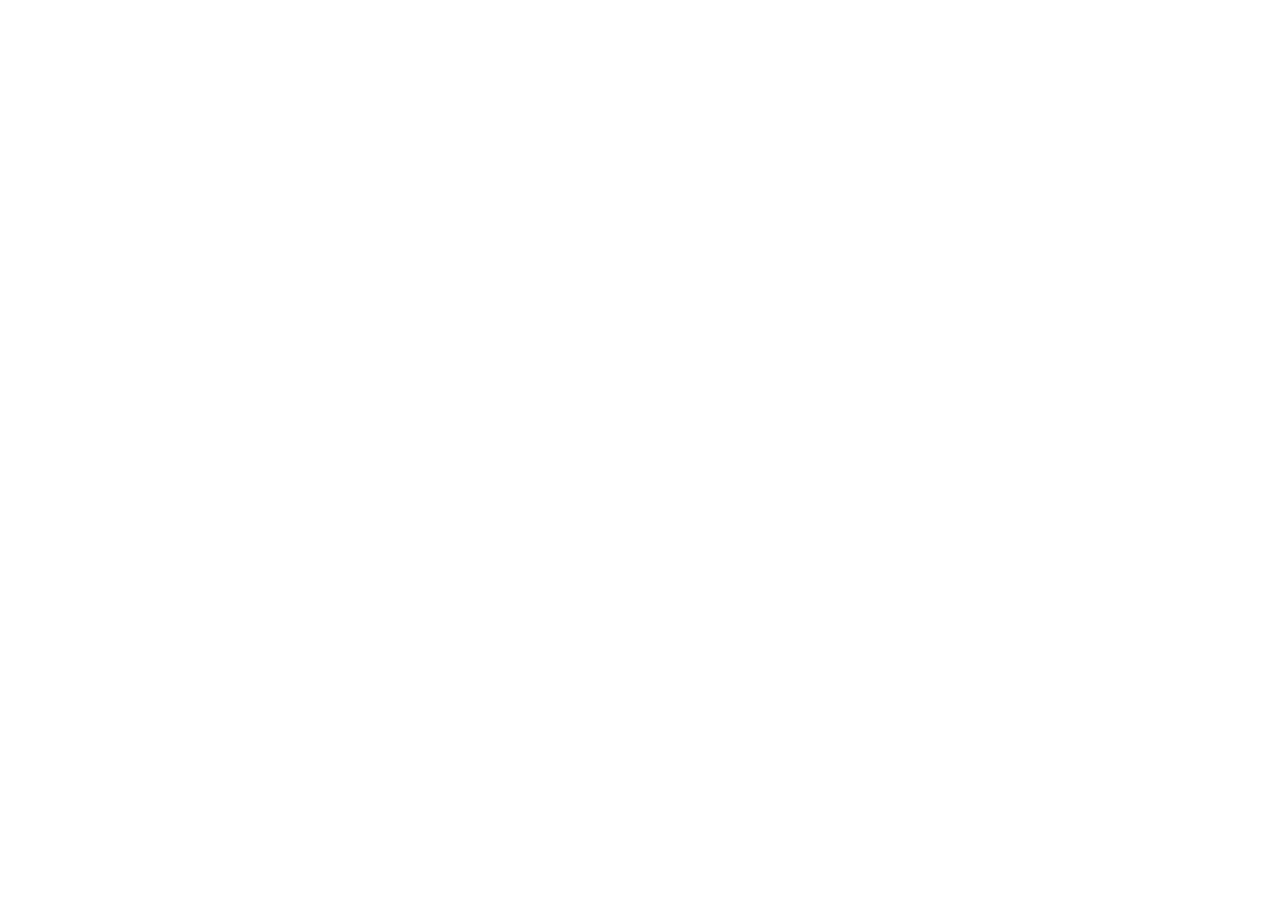
==== index.html @ fa071e90 "Add files via upload" ====
<!doctype html>
<html lang="en">
  <head>
    <meta charset="UTF-8" />
    <meta name="viewport" content="width=device-width, initial-scale=1.0" />

    <title>Chef</title>

    <meta property="og:image" content="/og-preview.png" />
    <script type="module" crossorigin src="/bytefest/assets/index-ohALUHTU.js"></script>
    <link rel="stylesheet" crossorigin href="/bytefest/assets/index-BzTH7Y2A.css">
  </head>
  <body>
    <div id="root"></div>
  </body>
</html>
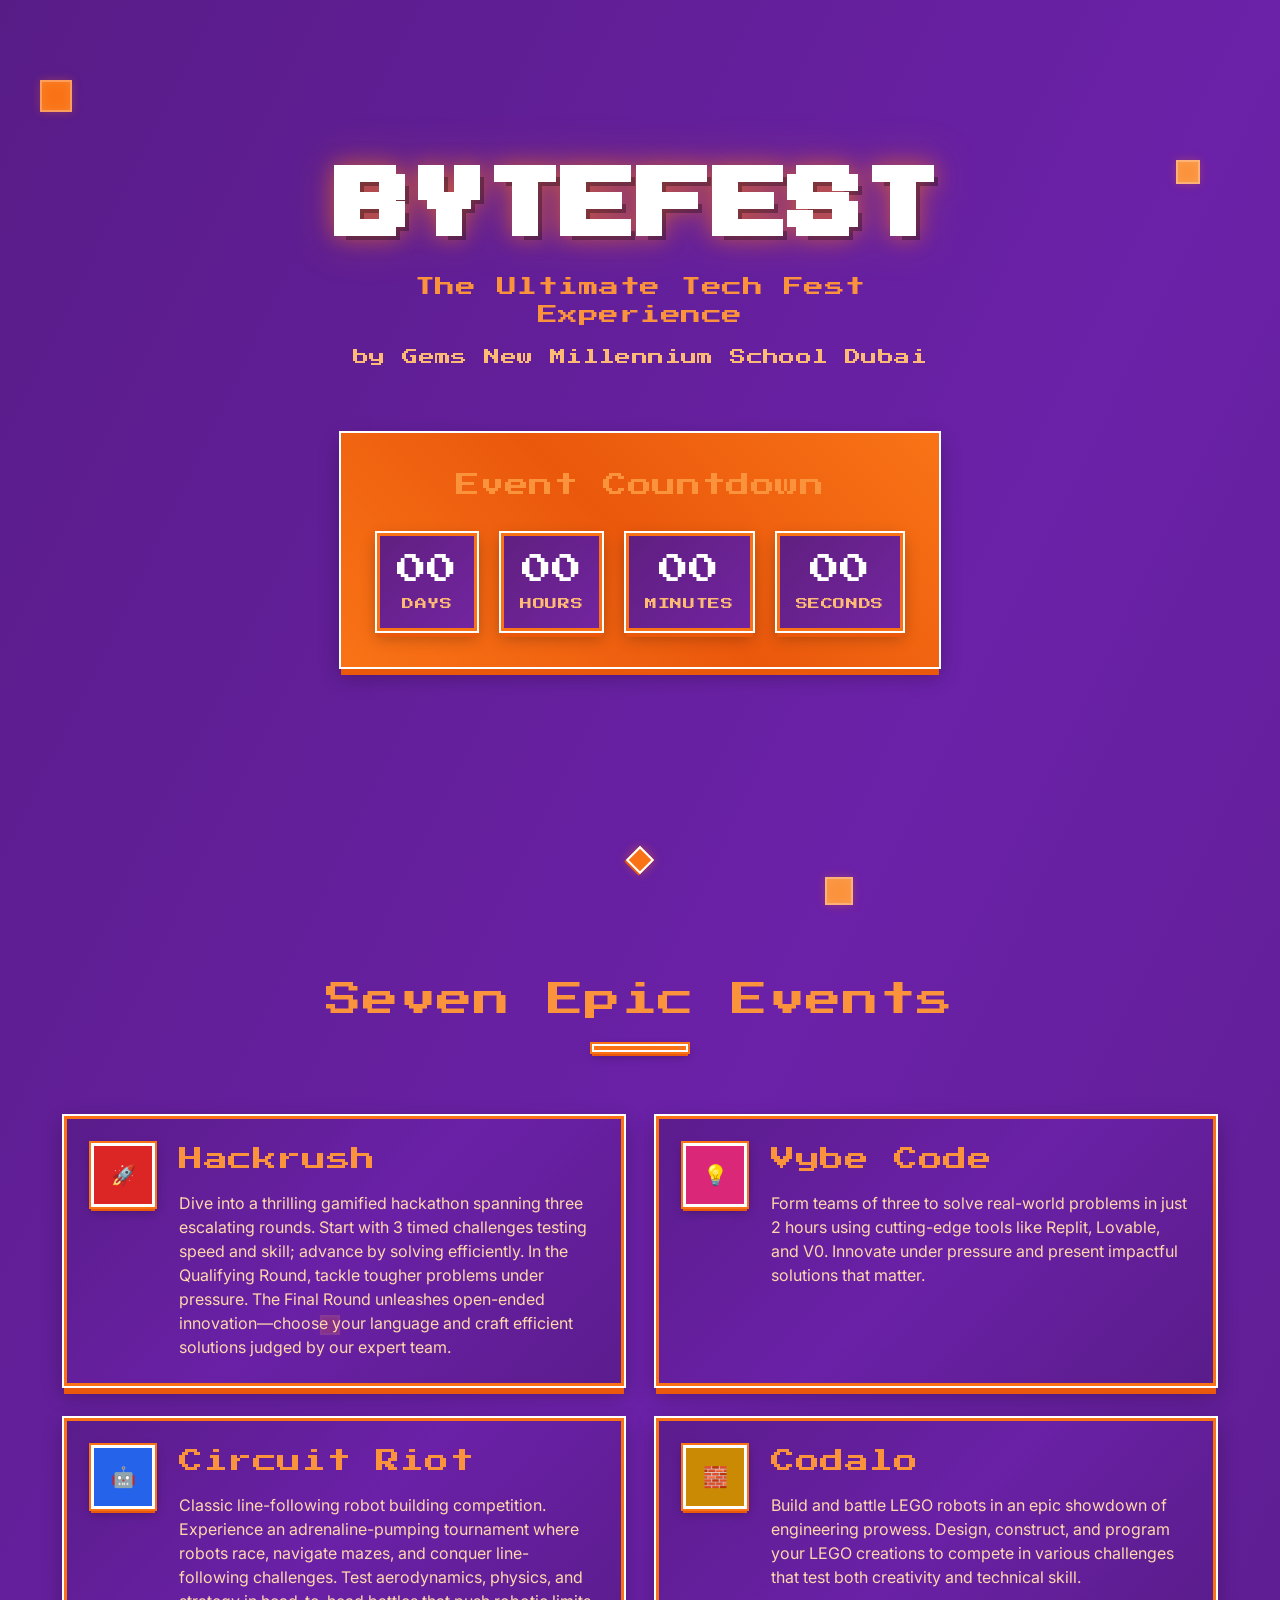
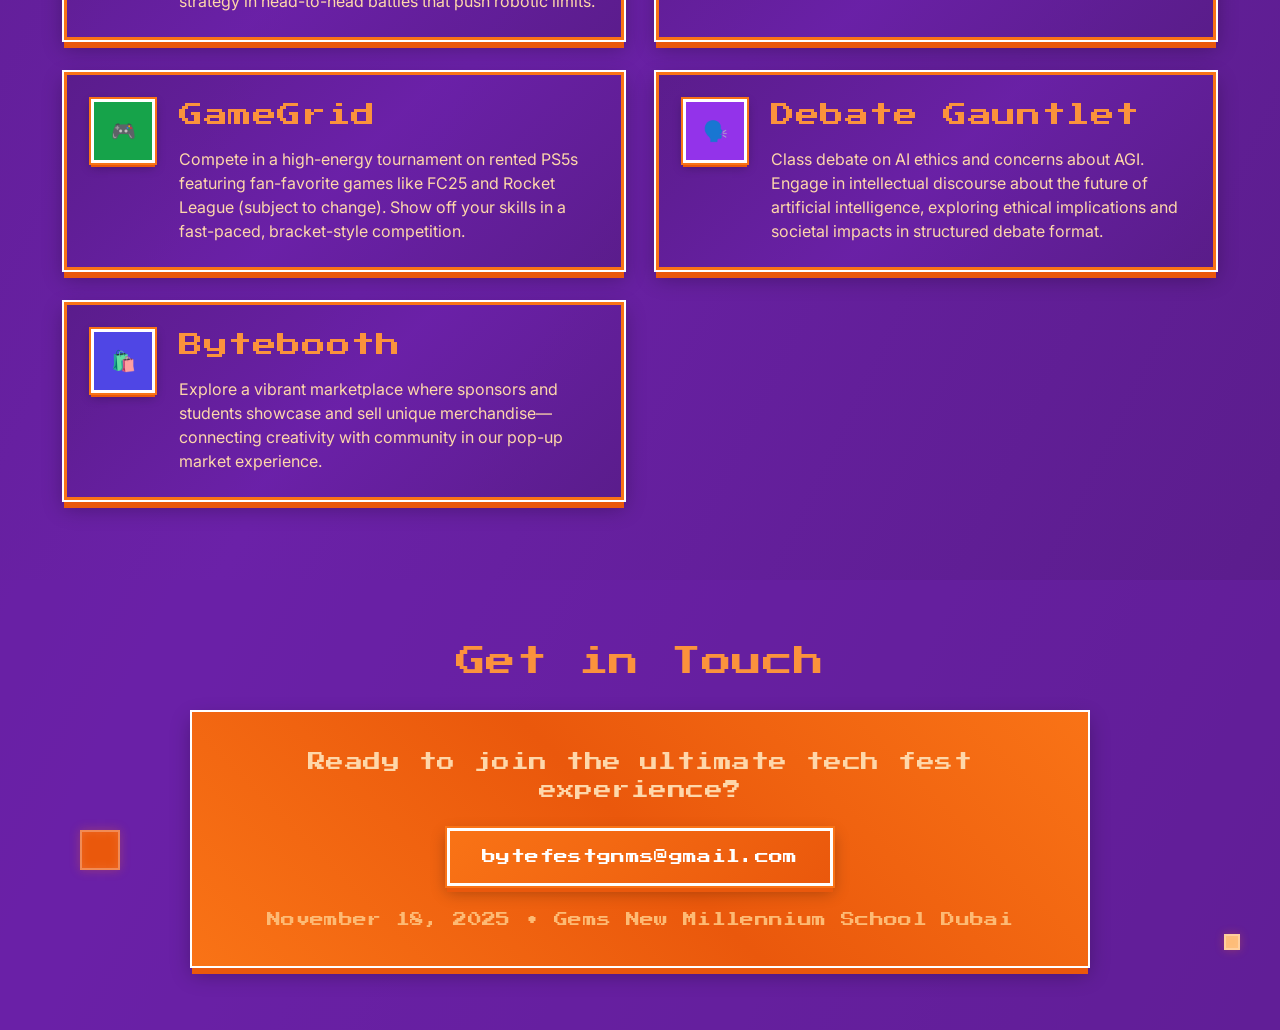
==== commit 26aef57d: "Add files via upload" ====
--- a/index.html
+++ b/index.html
@@ -7,8 +7,8 @@
     <title>Chef</title>
 
     <meta property="og:image" content="/og-preview.png" />
-    <script type="module" crossorigin src="/bytefest/assets/index-ohALUHTU.js"></script>
-    <link rel="stylesheet" crossorigin href="/bytefest/assets/index-BzTH7Y2A.css">
+    <script type="module" crossorigin src="/assets/index-ohALUHTU.js"></script>
+    <link rel="stylesheet" crossorigin href="/assets/index-BzTH7Y2A.css">
   </head>
   <body>
     <div id="root"></div>
--- a/assets/index-BzTH7Y2A.css
+++ b/assets/index-BzTH7Y2A.css
@@ -0,0 +1 @@
+@import"https://fonts.googleapis.com/css2?family=Inter:wght@300;400;500;600;700;800;900&display=swap";@import"https://fonts.googleapis.com/css2?family=Press+Start+2P&display=swap";*,:before,:after{--tw-border-spacing-x: 0;--tw-border-spacing-y: 0;--tw-translate-x: 0;--tw-translate-y: 0;--tw-rotate: 0;--tw-skew-x: 0;--tw-skew-y: 0;--tw-scale-x: 1;--tw-scale-y: 1;--tw-pan-x: ;--tw-pan-y: ;--tw-pinch-zoom: ;--tw-scroll-snap-strictness: proximity;--tw-gradient-from-position: ;--tw-gradient-via-position: ;--tw-gradient-to-position: ;--tw-ordinal: ;--tw-slashed-zero: ;--tw-numeric-figure: ;--tw-numeric-spacing: ;--tw-numeric-fraction: ;--tw-ring-inset: ;--tw-ring-offset-width: 0px;--tw-ring-offset-color: #fff;--tw-ring-color: rgb(59 130 246 / .5);--tw-ring-offset-shadow: 0 0 #0000;--tw-ring-shadow: 0 0 #0000;--tw-shadow: 0 0 #0000;--tw-shadow-colored: 0 0 #0000;--tw-blur: ;--tw-brightness: ;--tw-contrast: ;--tw-grayscale: ;--tw-hue-rotate: ;--tw-invert: ;--tw-saturate: ;--tw-sepia: ;--tw-drop-shadow: ;--tw-backdrop-blur: ;--tw-backdrop-brightness: ;--tw-backdrop-contrast: ;--tw-backdrop-grayscale: ;--tw-backdrop-hue-rotate: ;--tw-backdrop-invert: ;--tw-backdrop-opacity: ;--tw-backdrop-saturate: ;--tw-backdrop-sepia: ;--tw-contain-size: ;--tw-contain-layout: ;--tw-contain-paint: ;--tw-contain-style: }::backdrop{--tw-border-spacing-x: 0;--tw-border-spacing-y: 0;--tw-translate-x: 0;--tw-translate-y: 0;--tw-rotate: 0;--tw-skew-x: 0;--tw-skew-y: 0;--tw-scale-x: 1;--tw-scale-y: 1;--tw-pan-x: ;--tw-pan-y: ;--tw-pinch-zoom: ;--tw-scroll-snap-strictness: proximity;--tw-gradient-from-position: ;--tw-gradient-via-position: ;--tw-gradient-to-position: ;--tw-ordinal: ;--tw-slashed-zero: ;--tw-numeric-figure: ;--tw-numeric-spacing: ;--tw-numeric-fraction: ;--tw-ring-inset: ;--tw-ring-offset-width: 0px;--tw-ring-offset-color: #fff;--tw-ring-color: rgb(59 130 246 / .5);--tw-ring-offset-shadow: 0 0 #0000;--tw-ring-shadow: 0 0 #0000;--tw-shadow: 0 0 #0000;--tw-shadow-colored: 0 0 #0000;--tw-blur: ;--tw-brightness: ;--tw-contrast: ;--tw-grayscale: ;--tw-hue-rotate: ;--tw-invert: ;--tw-saturate: ;--tw-sepia: ;--tw-drop-shadow: ;--tw-backdrop-blur: ;--tw-backdrop-brightness: ;--tw-backdrop-contrast: ;--tw-backdrop-grayscale: ;--tw-backdrop-hue-rotate: ;--tw-backdrop-invert: ;--tw-backdrop-opacity: ;--tw-backdrop-saturate: ;--tw-backdrop-sepia: ;--tw-contain-size: ;--tw-contain-layout: ;--tw-contain-paint: ;--tw-contain-style: }*,:before,:after{box-sizing:border-box;border-width:0;border-style:solid;border-color:#e5e7eb}:before,:after{--tw-content: ""}html,:host{line-height:1.5;-webkit-text-size-adjust:100%;-moz-tab-size:4;-o-tab-size:4;tab-size:4;font-family:ui-sans-serif,system-ui,sans-serif,"Apple Color Emoji","Segoe UI Emoji",Segoe UI Symbol,"Noto Color Emoji";font-feature-settings:normal;font-variation-settings:normal;-webkit-tap-highlight-color:transparent}body{margin:0;line-height:inherit}hr{height:0;color:inherit;border-top-width:1px}abbr:where([title]){-webkit-text-decoration:underline dotted;text-decoration:underline dotted}h1,h2,h3,h4,h5,h6{font-size:inherit;font-weight:inherit}a{color:inherit;text-decoration:inherit}b,strong{font-weight:bolder}code,kbd,samp,pre{font-family:ui-monospace,SFMono-Regular,Menlo,Monaco,Consolas,Liberation Mono,Courier New,monospace;font-feature-settings:normal;font-variation-settings:normal;font-size:1em}small{font-size:80%}sub,sup{font-size:75%;line-height:0;position:relative;vertical-align:baseline}sub{bottom:-.25em}sup{top:-.5em}table{text-indent:0;border-color:inherit;border-collapse:collapse}button,input,optgroup,select,textarea{font-family:inherit;font-feature-settings:inherit;font-variation-settings:inherit;font-size:100%;font-weight:inherit;line-height:inherit;letter-spacing:inherit;color:inherit;margin:0;padding:0}button,select{text-transform:none}button,input:where([type=button]),input:where([type=reset]),input:where([type=submit]){-webkit-appearance:button;background-color:transparent;background-image:none}:-moz-focusring{outline:auto}:-moz-ui-invalid{box-shadow:none}progress{vertical-align:baseline}::-webkit-inner-spin-button,::-webkit-outer-spin-button{height:auto}[type=search]{-webkit-appearance:textfield;outline-offset:-2px}::-webkit-search-decoration{-webkit-appearance:none}::-webkit-file-upload-button{-webkit-appearance:button;font:inherit}summary{display:list-item}blockquote,dl,dd,h1,h2,h3,h4,h5,h6,hr,figure,p,pre{margin:0}fieldset{margin:0;padding:0}legend{padding:0}ol,ul,menu{list-style:none;margin:0;padding:0}dialog{padding:0}textarea{resize:vertical}input::-moz-placeholder,textarea::-moz-placeholder{opacity:1;color:#9ca3af}input::placeholder,textarea::placeholder{opacity:1;color:#9ca3af}button,[role=button]{cursor:pointer}:disabled{cursor:default}img,svg,video,canvas,audio,iframe,embed,object{display:block;vertical-align:middle}img,video{max-width:100%;height:auto}[hidden]:where(:not([hidden=until-found])){display:none}.container{width:100%}@media (min-width: 640px){.container{max-width:640px}}@media (min-width: 768px){.container{max-width:768px}}@media (min-width: 1024px){.container{max-width:1024px}}@media (min-width: 1280px){.container{max-width:1280px}}@media (min-width: 1536px){.container{max-width:1536px}}.pointer-events-none{pointer-events:none}.fixed{position:fixed}.absolute{position:absolute}.relative{position:relative}.-inset-2{top:-.5rem;right:-.5rem;bottom:-.5rem;left:-.5rem}.inset-0{top:0;right:0;bottom:0;left:0}.-left-3{left:-.75rem}.-right-3{right:-.75rem}.-top-3{top:-.75rem}.bottom-20{bottom:5rem}.bottom-4{bottom:1rem}.bottom-40{bottom:10rem}.left-1\/4{left:25%}.left-10{left:2.5rem}.left-20{left:5rem}.right-1\/3{right:33.333333%}.right-10{right:2.5rem}.right-20{right:5rem}.right-4{right:1rem}.top-1\/2{top:50%}.top-1\/3{top:33.333333%}.top-20{top:5rem}.top-40{top:10rem}.z-10{z-index:10}.z-50{z-index:50}.mx-4{margin-left:1rem;margin-right:1rem}.mx-auto{margin-left:auto;margin-right:auto}.my-3{margin-top:.75rem;margin-bottom:.75rem}.my-4{margin-top:1rem;margin-bottom:1rem}.mb-16{margin-bottom:4rem}.mb-2{margin-bottom:.5rem}.mb-4{margin-bottom:1rem}.mb-6{margin-bottom:1.5rem}.mb-8{margin-bottom:2rem}.mt-4{margin-top:1rem}.mt-6{margin-top:1.5rem}.mt-8{margin-top:2rem}.flex{display:flex}.grid{display:grid}.h-10{height:2.5rem}.h-2{height:.5rem}.h-4{height:1rem}.h-5{height:1.25rem}.h-6{height:1.5rem}.h-7{height:1.75rem}.h-8{height:2rem}.min-h-screen{min-height:100vh}.w-10{width:2.5rem}.w-2{width:.5rem}.w-24{width:6rem}.w-32{width:8rem}.w-4{width:1rem}.w-5{width:1.25rem}.w-6{width:1.5rem}.w-7{width:1.75rem}.w-8{width:2rem}.w-full{width:100%}.max-w-2xl{max-width:42rem}.max-w-4xl{max-width:56rem}.max-w-6xl{max-width:72rem}.max-w-7xl{max-width:80rem}.flex-1{flex:1 1 0%}.grow{flex-grow:1}.transform{transform:translate(var(--tw-translate-x),var(--tw-translate-y)) rotate(var(--tw-rotate)) skew(var(--tw-skew-x)) skewY(var(--tw-skew-y)) scaleX(var(--tw-scale-x)) scaleY(var(--tw-scale-y))}@keyframes ping{75%,to{transform:scale(2);opacity:0}}.animate-ping{animation:ping 1s cubic-bezier(0,0,.2,1) infinite}@keyframes pulse{50%{opacity:.5}}.animate-pulse{animation:pulse 2s cubic-bezier(.4,0,.6,1) infinite}.cursor-pointer{cursor:pointer}.select-none{-webkit-user-select:none;-moz-user-select:none;user-select:none}.grid-cols-1{grid-template-columns:repeat(1,minmax(0,1fr))}.flex-col{flex-direction:column}.flex-wrap{flex-wrap:wrap}.items-start{align-items:flex-start}.items-center{align-items:center}.justify-center{justify-content:center}.gap-1{gap:.25rem}.gap-4{gap:1rem}.gap-6{gap:1.5rem}.gap-8{gap:2rem}.overflow-hidden{overflow:hidden}.rounded{border-radius:.25rem}.border{border-width:1px}.border-2{border-width:2px}.border-gray-200{--tw-border-opacity: 1;border-color:rgb(229 231 235 / var(--tw-border-opacity, 1))}.border-orange-400{--tw-border-opacity: 1;border-color:rgb(251 146 60 / var(--tw-border-opacity, 1))}.border-white{--tw-border-opacity: 1;border-color:rgb(255 255 255 / var(--tw-border-opacity, 1))}.bg-blue-600{--tw-bg-opacity: 1;background-color:rgb(37 99 235 / var(--tw-bg-opacity, 1))}.bg-green-600{--tw-bg-opacity: 1;background-color:rgb(22 163 74 / var(--tw-bg-opacity, 1))}.bg-indigo-600{--tw-bg-opacity: 1;background-color:rgb(79 70 229 / var(--tw-bg-opacity, 1))}.bg-orange-300{--tw-bg-opacity: 1;background-color:rgb(253 186 116 / var(--tw-bg-opacity, 1))}.bg-orange-400{--tw-bg-opacity: 1;background-color:rgb(251 146 60 / var(--tw-bg-opacity, 1))}.bg-orange-500{--tw-bg-opacity: 1;background-color:rgb(249 115 22 / var(--tw-bg-opacity, 1))}.bg-orange-600{--tw-bg-opacity: 1;background-color:rgb(234 88 12 / var(--tw-bg-opacity, 1))}.bg-pink-600{--tw-bg-opacity: 1;background-color:rgb(219 39 119 / var(--tw-bg-opacity, 1))}.bg-purple-600{--tw-bg-opacity: 1;background-color:rgb(147 51 234 / var(--tw-bg-opacity, 1))}.bg-purple-700{--tw-bg-opacity: 1;background-color:rgb(126 34 206 / var(--tw-bg-opacity, 1))}.bg-purple-800{--tw-bg-opacity: 1;background-color:rgb(107 33 168 / var(--tw-bg-opacity, 1))}.bg-red-600{--tw-bg-opacity: 1;background-color:rgb(220 38 38 / var(--tw-bg-opacity, 1))}.bg-white{--tw-bg-opacity: 1;background-color:rgb(255 255 255 / var(--tw-bg-opacity, 1))}.bg-yellow-600{--tw-bg-opacity: 1;background-color:rgb(202 138 4 / var(--tw-bg-opacity, 1))}.bg-opacity-50{--tw-bg-opacity: .5}.bg-gradient-to-br{background-image:linear-gradient(to bottom right,var(--tw-gradient-stops))}.bg-gradient-to-r{background-image:linear-gradient(to right,var(--tw-gradient-stops))}.from-orange-500{--tw-gradient-from: #f97316 var(--tw-gradient-from-position);--tw-gradient-to: rgb(249 115 22 / 0) var(--tw-gradient-to-position);--tw-gradient-stops: var(--tw-gradient-from), var(--tw-gradient-to)}.from-purple-900{--tw-gradient-from: #581c87 var(--tw-gradient-from-position);--tw-gradient-to: rgb(88 28 135 / 0) var(--tw-gradient-to-position);--tw-gradient-stops: var(--tw-gradient-from), var(--tw-gradient-to)}.via-orange-400{--tw-gradient-to: rgb(251 146 60 / 0) var(--tw-gradient-to-position);--tw-gradient-stops: var(--tw-gradient-from), #fb923c var(--tw-gradient-via-position), var(--tw-gradient-to)}.via-purple-800{--tw-gradient-to: rgb(107 33 168 / 0) var(--tw-gradient-to-position);--tw-gradient-stops: var(--tw-gradient-from), #6b21a8 var(--tw-gradient-via-position), var(--tw-gradient-to)}.to-orange-500{--tw-gradient-to: #f97316 var(--tw-gradient-to-position)}.to-purple-900{--tw-gradient-to: #581c87 var(--tw-gradient-to-position)}.p-8{padding:2rem}.px-3{padding-left:.75rem;padding-right:.75rem}.px-4{padding-left:1rem;padding-right:1rem}.px-6{padding-left:1.5rem;padding-right:1.5rem}.py-1{padding-top:.25rem;padding-bottom:.25rem}.py-12{padding-top:3rem;padding-bottom:3rem}.py-16{padding-top:4rem;padding-bottom:4rem}.py-2{padding-top:.5rem;padding-bottom:.5rem}.py-20{padding-top:5rem;padding-bottom:5rem}.text-center{text-align:center}.font-pixel{font-family:"Press Start 2P",monospace}.text-2xl{font-size:1.5rem;line-height:2rem}.text-3xl{font-size:1.875rem;line-height:2.25rem}.text-4xl{font-size:2.25rem;line-height:2.5rem}.text-6xl{font-size:3.75rem;line-height:1}.text-base{font-size:1rem;line-height:1.5rem}.text-lg{font-size:1.125rem;line-height:1.75rem}.text-sm{font-size:.875rem;line-height:1.25rem}.text-xl{font-size:1.25rem;line-height:1.75rem}.text-xs{font-size:.75rem;line-height:1rem}.font-medium{font-weight:500}.font-semibold{font-weight:600}.uppercase{text-transform:uppercase}.leading-relaxed{line-height:1.625}.tracking-wide{letter-spacing:.025em}.tracking-wider{letter-spacing:.05em}.text-orange-100{--tw-text-opacity: 1;color:rgb(255 237 213 / var(--tw-text-opacity, 1))}.text-orange-200{--tw-text-opacity: 1;color:rgb(254 215 170 / var(--tw-text-opacity, 1))}.text-orange-300{--tw-text-opacity: 1;color:rgb(253 186 116 / var(--tw-text-opacity, 1))}.text-orange-400{--tw-text-opacity: 1;color:rgb(251 146 60 / var(--tw-text-opacity, 1))}.text-primary{--tw-text-opacity: 1;color:rgb(249 115 22 / var(--tw-text-opacity, 1))}.text-secondary{--tw-text-opacity: 1;color:rgb(100 116 139 / var(--tw-text-opacity, 1))}.text-white{--tw-text-opacity: 1;color:rgb(255 255 255 / var(--tw-text-opacity, 1))}.opacity-10{opacity:.1}.opacity-20{opacity:.2}.opacity-30{opacity:.3}.opacity-50{opacity:.5}.shadow-sm{--tw-shadow: 0 1px 2px 0 rgb(0 0 0 / .05);--tw-shadow-colored: 0 1px 2px 0 var(--tw-shadow-color);box-shadow:var(--tw-ring-offset-shadow, 0 0 #0000),var(--tw-ring-shadow, 0 0 #0000),var(--tw-shadow)}.blur-sm{--tw-blur: blur(4px);filter:var(--tw-blur) var(--tw-brightness) var(--tw-contrast) var(--tw-grayscale) var(--tw-hue-rotate) var(--tw-invert) var(--tw-saturate) var(--tw-sepia) var(--tw-drop-shadow)}.drop-shadow-lg{--tw-drop-shadow: drop-shadow(0 10px 8px rgb(0 0 0 / .04)) drop-shadow(0 4px 3px rgb(0 0 0 / .1));filter:var(--tw-blur) var(--tw-brightness) var(--tw-contrast) var(--tw-grayscale) var(--tw-hue-rotate) var(--tw-invert) var(--tw-saturate) var(--tw-sepia) var(--tw-drop-shadow)}.transition-all{transition-property:all;transition-timing-function:cubic-bezier(.4,0,.2,1);transition-duration:.15s}.transition-colors{transition-property:color,background-color,border-color,text-decoration-color,fill,stroke;transition-timing-function:cubic-bezier(.4,0,.2,1);transition-duration:.15s}.duration-100{transition-duration:.1s}.duration-300{transition-duration:.3s}.duration-500{transition-duration:.5s}.ease-out{transition-timing-function:cubic-bezier(0,0,.2,1)}:root{--color-light: #ffffff;--color-dark: #121212;--color-orange: #f97316;--color-purple: #581c87}body{font-family:Inter,sans-serif;color:#f97316;background:#581c87;overflow-x:hidden}.voxel-logo{position:relative;transform-style:preserve-3d;transition:all .3s cubic-bezier(.4,0,.2,1);filter:drop-shadow(0 0 20px rgba(249,115,22,.3))}.voxel-text{position:relative;text-shadow:4px 0 0 #ffffff,-4px 0 0 #ffffff,0 4px 0 #ffffff,0 -4px 0 #ffffff,4px 4px 0 #ffffff,-4px -4px 0 #ffffff,4px -4px 0 #ffffff,-4px 4px 0 #ffffff,8px 8px 0 rgba(0,0,0,.3);filter:drop-shadow(0 0 10px rgba(249,115,22,.5))}.voxel-logo:hover .voxel-text{text-shadow:4px 0 0 #ffffff,-4px 0 0 #ffffff,0 4px 0 #ffffff,0 -4px 0 #ffffff,4px 4px 0 #ffffff,-4px -4px 0 #ffffff,4px -4px 0 #ffffff,-4px 4px 0 #ffffff,8px 8px 0 rgba(249,115,22,.5);filter:drop-shadow(0 0 20px rgba(249,115,22,.8));animation:pixel-glow .3s ease-in-out}.bite-overlay{position:absolute;top:0;left:0;right:0;bottom:0;pointer-events:none;opacity:0;transition:opacity .3s ease}.bite-overlay.active{opacity:1}.bite-chunk-voxel{position:absolute;top:20%;right:15%;width:60px;height:40px;background:linear-gradient(45deg,transparent 0%,transparent 30%,rgba(88,28,135,.9) 30%,rgba(88,28,135,.9) 70%,transparent 70%,transparent 100%);transform:rotate(-15deg);animation:voxelBiteAnimation 2s ease-in-out;box-shadow:inset 0 0 10px #0000004d,0 0 20px #f9731680}@keyframes voxelBiteAnimation{0%{transform:rotate(-15deg) scale(0);opacity:0}20%{transform:rotate(-15deg) scale(1.2);opacity:1}40%{transform:rotate(-15deg) scale(1);opacity:1}80%{transform:rotate(-15deg) scale(1);opacity:1}to{transform:rotate(-15deg) scale(0);opacity:0}}.bitten-state .voxel-text{animation:voxelShakeEffect .5s ease-in-out}@keyframes voxelShakeEffect{0%,to{transform:translate(0)}10%,30%,50%,70%,90%{transform:translate(-4px)}20%,40%,60%,80%{transform:translate(4px)}}.voxel-card{background:linear-gradient(135deg,#581c87e6,#6b21a8e6,#581c87e6);border:4px solid #f97316;box-shadow:0 0 0 2px #fff,0 8px #ea580c,0 8px 20px #0000004d,inset 0 0 20px #f973161a;position:relative;transform-style:preserve-3d}.voxel-card:before{content:"";position:absolute;top:-4px;left:-4px;right:-4px;bottom:-4px;background:linear-gradient(45deg,#f97316,#ea580c,#f97316);z-index:-1;border-radius:0}.voxel-timer-card{min-width:100px;padding:1rem;text-align:center;background:linear-gradient(135deg,#581c87f2,#6b21a8f2);border:3px solid #f97316;box-shadow:0 0 0 2px #fff,0 6px #ea580c,0 6px 15px #0000004d;transition:all .3s cubic-bezier(.4,0,.2,1);transform-style:preserve-3d}.voxel-timer-card:hover{transform:translateY(-4px);box-shadow:0 0 0 2px #fff,0 10px #ea580c,0 10px 25px #0006}.voxel-event-card{padding:1.5rem;background:linear-gradient(135deg,#581c87cc,#6b21a8cc,#581c87cc);border:3px solid #f97316;box-shadow:0 0 0 2px #fff,0 8px #ea580c,0 8px 20px #0000004d;transition:all .4s cubic-bezier(.4,0,.2,1);animation:voxelSlideInUp .6s ease-out forwards;opacity:0;transform:translateY(30px);transform-style:preserve-3d}.voxel-event-card:hover{transform:translateY(-6px);box-shadow:0 0 0 2px #fff,0 14px #ea580c,0 14px 30px #0006}@keyframes voxelSlideInUp{to{opacity:1;transform:translateY(0)}}.voxel-event-icon{display:flex;height:4rem;width:4rem;align-items:center;justify-content:center;border:3px solid #ffffff;box-shadow:0 0 0 2px #f97316,0 4px #ea580c,0 4px 10px #0000004d;transition:all .3s ease;transform-style:preserve-3d}.voxel-event-card:hover .voxel-event-icon{transform:scale(1.1) rotateY(15deg);box-shadow:0 0 0 2px #f97316,0 6px #ea580c,0 6px 15px #0006}.pixel-highlight{position:relative;animation:pixelHighlight .3s ease-in-out}.pixel-highlight:before{content:"";position:absolute;top:-4px;left:-4px;right:-4px;bottom:-4px;background:linear-gradient(45deg,#f97316,#fff,#f97316,#fff,#f97316);background-size:8px 8px;animation:pixelMove .5s linear infinite;z-index:-1;opacity:.8}@keyframes pixelHighlight{0%{filter:brightness(1) saturate(1)}50%{filter:brightness(1.3) saturate(1.5)}to{filter:brightness(1.1) saturate(1.2)}}@keyframes pixelMove{0%{background-position:0 0}to{background-position:8px 8px}}.voxel-contact-button{display:inline-block;padding:1rem 2rem;font-family:"Press Start 2P",monospace;font-size:.875rem;line-height:1.25rem;letter-spacing:.025em;--tw-text-opacity: 1;color:rgb(255 255 255 / var(--tw-text-opacity, 1));background:linear-gradient(135deg,#f97316,#ea580c);border:3px solid #ffffff;box-shadow:0 0 0 2px #f97316,0 6px #ea580c,0 6px 15px #0000004d;transition:all .3s cubic-bezier(.4,0,.2,1);text-decoration:none;transform-style:preserve-3d}.voxel-contact-button:hover{transform:translateY(-3px);box-shadow:0 0 0 2px #f97316,0 9px #ea580c,0 9px 20px #0006;background:linear-gradient(135deg,#ea580c,#ea580c)}.floating-voxel{animation:voxel-float 6s ease-in-out infinite;border:2px solid rgba(255,255,255,.3);box-shadow:0 0 10px #f973164d,inset 0 0 10px #ffffff1a;transform-style:preserve-3d;transition:transform .1s ease-out}.scroll-indicator-voxel{position:absolute;bottom:30px;left:50%;transform:translate(-50%);animation:voxel-bounce 2s infinite}.scroll-arrow-voxel{width:20px;height:20px;background:#f97316;border:2px solid #ffffff;transform:rotate(45deg);box-shadow:0 0 10px #f9731680,0 2px #ea580c}.voxel-divider{border:2px solid #ffffff;box-shadow:0 0 0 2px #f97316,0 4px #ea580c,0 4px 10px #0000004d}@media (max-width: 768px){.voxel-text{font-size:2rem;text-shadow:2px 0 0 #ffffff,-2px 0 0 #ffffff,0 2px 0 #ffffff,0 -2px 0 #ffffff,2px 2px 0 #ffffff,-2px -2px 0 #ffffff,2px -2px 0 #ffffff,-2px 2px 0 #ffffff,4px 4px 0 rgba(0,0,0,.3)}.voxel-timer-card{min-width:80px;padding:.75rem}.voxel-event-card{padding:1rem}}@media (max-width: 480px){.voxel-text{font-size:1.5rem}}.voxel-logo:focus{outline:4px solid #f97316;outline-offset:8px}@media (prefers-reduced-motion: reduce){.voxel-logo,.voxel-timer-card,.voxel-event-card,.voxel-contact-button,.floating-voxel,.scroll-indicator-voxel,.pixel-highlight{animation:none;transition:none}.voxel-logo:hover{transform:none}}html{scroll-behavior:smooth}::-moz-selection{background:#f973164d;color:#fff}::selection{background:#f973164d;color:#fff}.auth-input-field{width:100%;border-width:2px;--tw-border-opacity: 1;border-color:rgb(249 115 22 / var(--tw-border-opacity, 1));--tw-bg-opacity: 1;background-color:rgb(107 33 168 / var(--tw-bg-opacity, 1));padding:.75rem 1rem;--tw-text-opacity: 1;color:rgb(254 215 170 / var(--tw-text-opacity, 1));outline:2px solid transparent;outline-offset:2px;transition-property:all;transition-timing-function:cubic-bezier(.4,0,.2,1);transition-duration:.15s}.auth-input-field:focus{--tw-border-opacity: 1;border-color:rgb(251 146 60 / var(--tw-border-opacity, 1));--tw-ring-offset-shadow: var(--tw-ring-inset) 0 0 0 var(--tw-ring-offset-width) var(--tw-ring-offset-color);--tw-ring-shadow: var(--tw-ring-inset) 0 0 0 calc(2px + var(--tw-ring-offset-width)) var(--tw-ring-color);box-shadow:var(--tw-ring-offset-shadow),var(--tw-ring-shadow),var(--tw-shadow, 0 0 #0000);--tw-ring-opacity: 1;--tw-ring-color: rgb(251 146 60 / var(--tw-ring-opacity, 1))}.auth-input-field{font-family:"Press Start 2P",monospace;font-size:.75rem;box-shadow:0 0 0 2px #fff,0 4px #ea580c,0 4px 10px #0000004d}.auth-button{width:100%;--tw-bg-opacity: 1;background-color:rgb(249 115 22 / var(--tw-bg-opacity, 1));padding:.75rem 1rem;font-weight:700;--tw-text-opacity: 1;color:rgb(255 255 255 / var(--tw-text-opacity, 1));transition-property:all;transition-timing-function:cubic-bezier(.4,0,.2,1);transition-duration:.15s}.auth-button:hover{--tw-bg-opacity: 1;background-color:rgb(234 88 12 / var(--tw-bg-opacity, 1))}.auth-button:disabled{cursor:not-allowed;opacity:.5}.auth-button{font-family:"Press Start 2P",monospace;font-size:.75rem;border:3px solid #ffffff;box-shadow:0 0 0 2px #f97316,0 4px #ea580c,0 4px 10px #0000004d}.auth-button:hover:not(:disabled){transform:translateY(-2px);box-shadow:0 0 0 2px #f97316,0 6px #ea580c,0 6px 15px #0006}.hover\:bg-gray-50:hover{--tw-bg-opacity: 1;background-color:rgb(249 250 251 / var(--tw-bg-opacity, 1))}.hover\:bg-purple-700:hover{--tw-bg-opacity: 1;background-color:rgb(126 34 206 / var(--tw-bg-opacity, 1))}.hover\:text-primary-hover:hover{--tw-text-opacity: 1;color:rgb(234 88 12 / var(--tw-text-opacity, 1))}.hover\:underline:hover{text-decoration-line:underline}.hover\:shadow:hover{--tw-shadow: 0 1px 3px 0 rgb(0 0 0 / .1), 0 1px 2px -1px rgb(0 0 0 / .1);--tw-shadow-colored: 0 1px 3px 0 var(--tw-shadow-color), 0 1px 2px -1px var(--tw-shadow-color);box-shadow:var(--tw-ring-offset-shadow, 0 0 #0000),var(--tw-ring-shadow, 0 0 #0000),var(--tw-shadow)}.group:hover .group-hover\:text-orange-300{--tw-text-opacity: 1;color:rgb(253 186 116 / var(--tw-text-opacity, 1))}@media (min-width: 768px){.md\:text-2xl{font-size:1.5rem;line-height:2rem}.md\:text-3xl{font-size:1.875rem;line-height:2.25rem}.md\:text-4xl{font-size:2.25rem;line-height:2.5rem}.md\:text-6xl{font-size:3.75rem;line-height:1}.md\:text-8xl{font-size:6rem;line-height:1}.md\:text-base{font-size:1rem;line-height:1.5rem}.md\:text-lg{font-size:1.125rem;line-height:1.75rem}.md\:text-xl{font-size:1.25rem;line-height:1.75rem}}@media (min-width: 1024px){.lg\:grid-cols-2{grid-template-columns:repeat(2,minmax(0,1fr))}.lg\:text-7xl{font-size:4.5rem;line-height:1}.lg\:text-9xl{font-size:8rem;line-height:1}}@media (min-width: 1280px){.xl\:grid-cols-3{grid-template-columns:repeat(3,minmax(0,1fr))}}
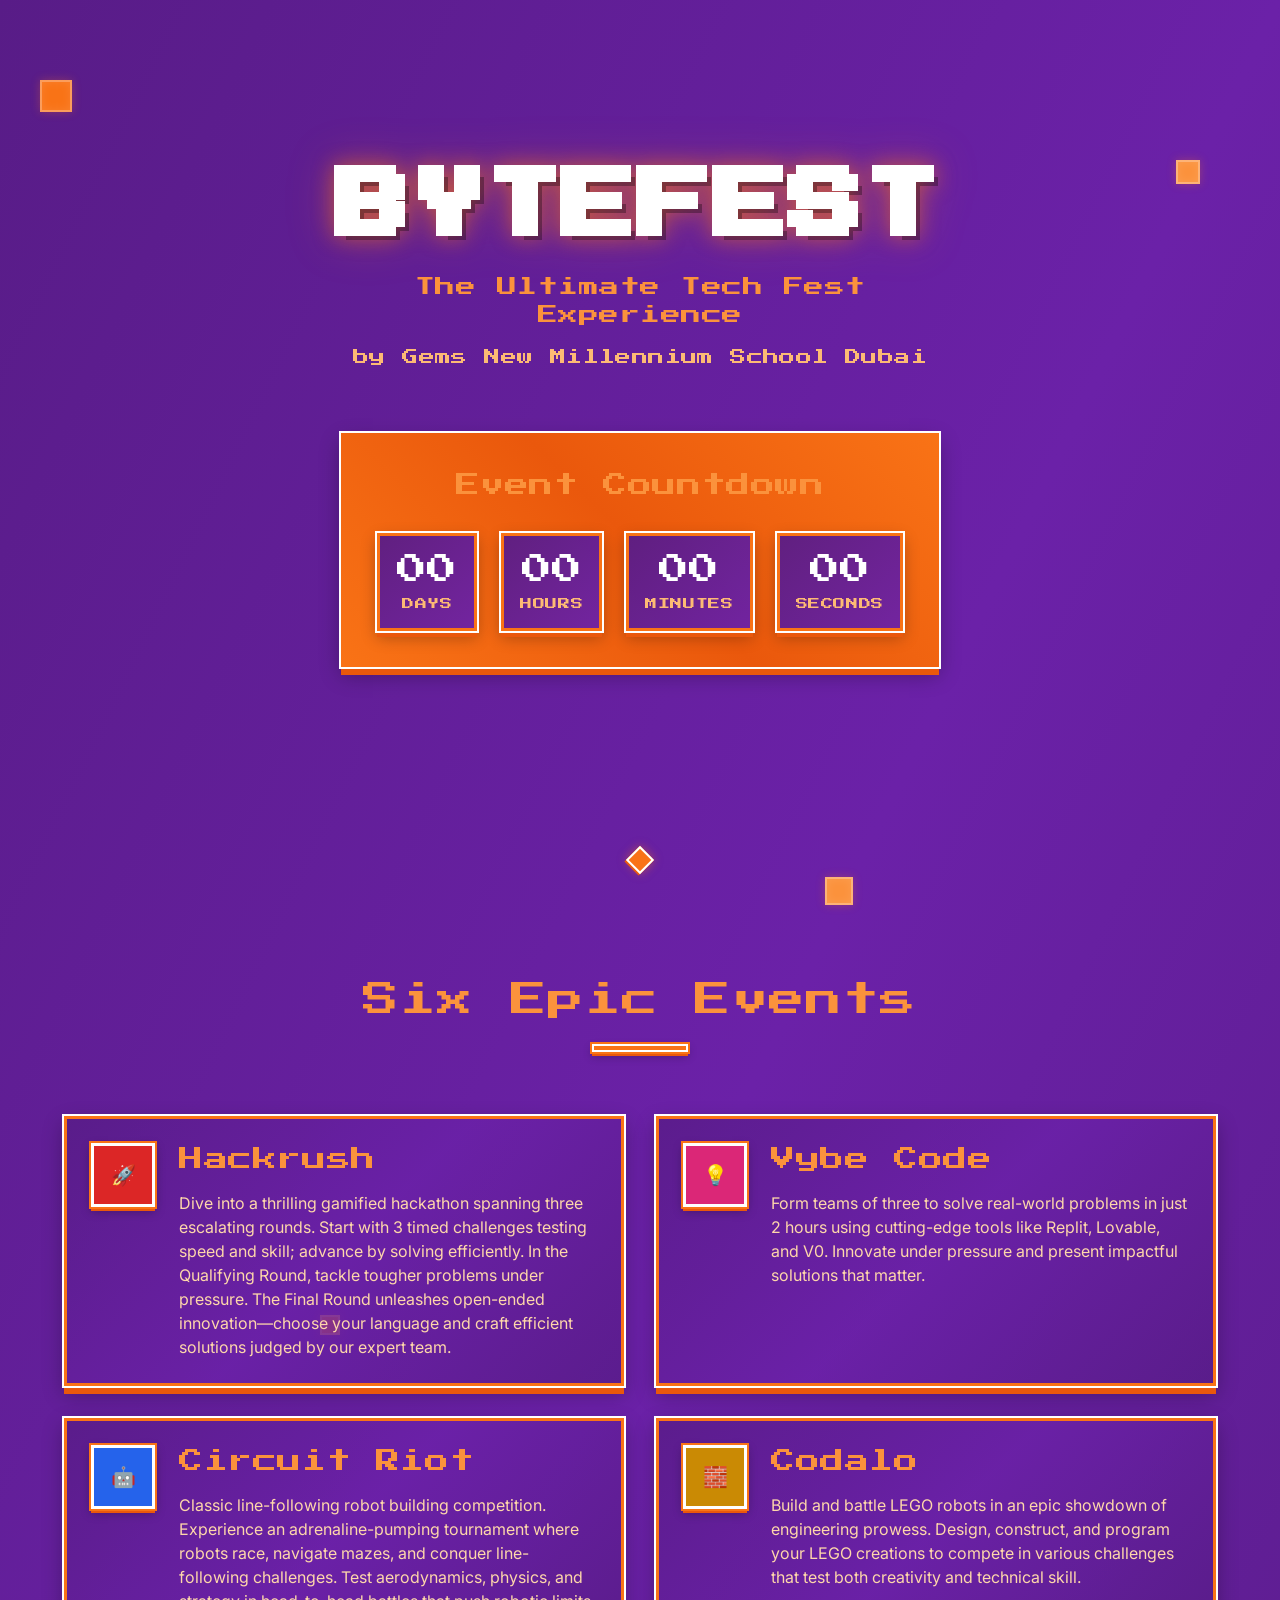
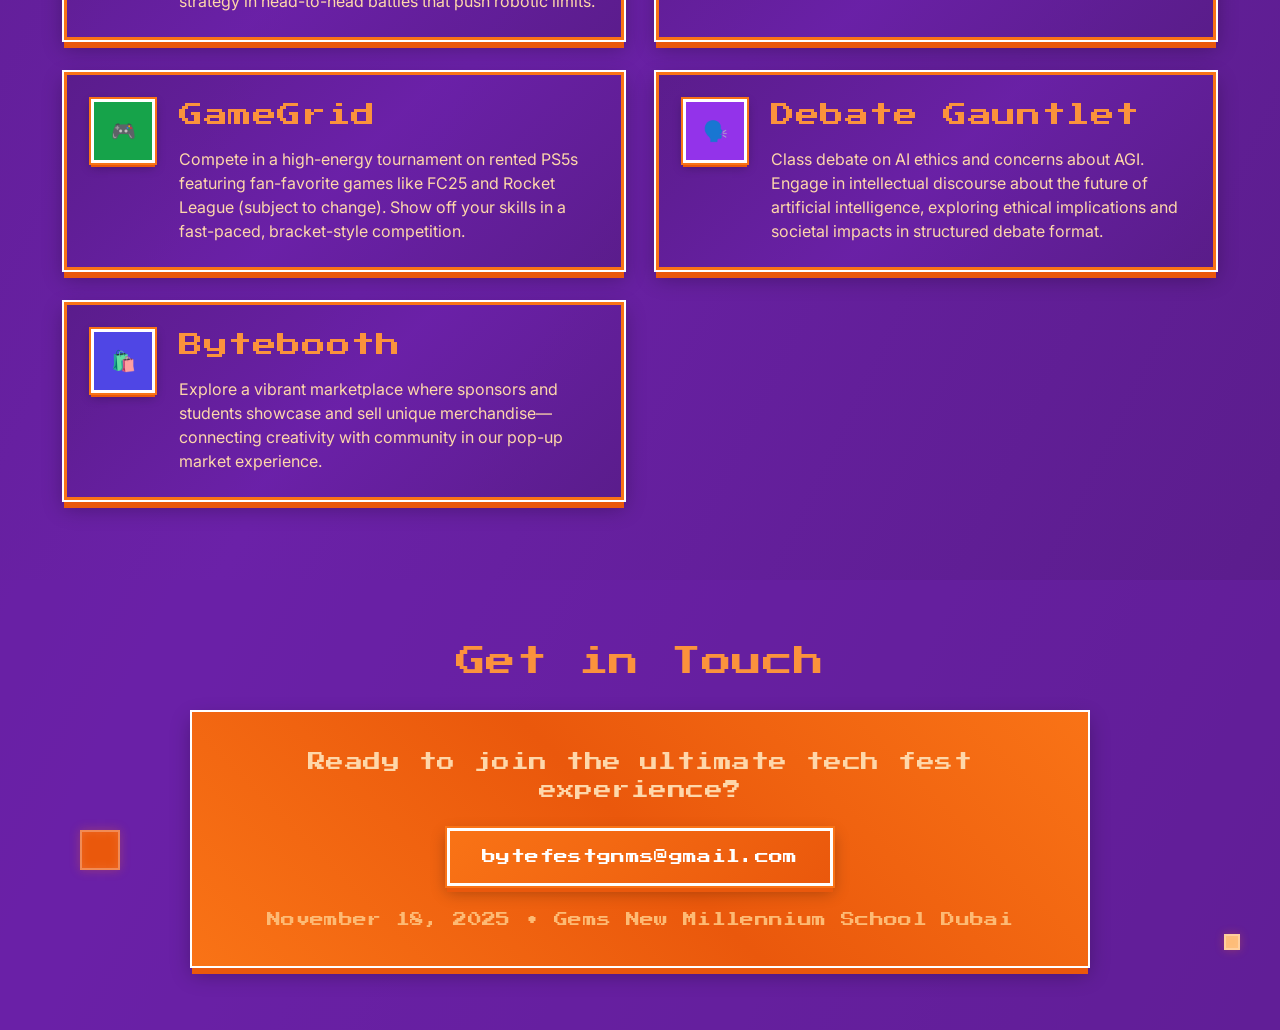
==== commit 396acd8c: "Merge 022e237d7dc29a213a05d4db58cfc687f37d60ed into 4a0ba6cb619e1ce0cbc0dd07e4d5aa73461179bc" ====
--- a/index.html
+++ b/index.html
@@ -7,8 +7,8 @@
     <title>Chef</title>
 
     <meta property="og:image" content="/og-preview.png" />
-    <script type="module" crossorigin src="/assets/index-ohALUHTU.js"></script>
-    <link rel="stylesheet" crossorigin href="/assets/index-BzTH7Y2A.css">
+    <script type="module" crossorigin src="./assets/index-ohALUHTU.js"></script>
+    <link rel="stylesheet" crossorigin href="./assets/index-BzTH7Y2A.css">
   </head>
   <body>
     <div id="root"></div>
